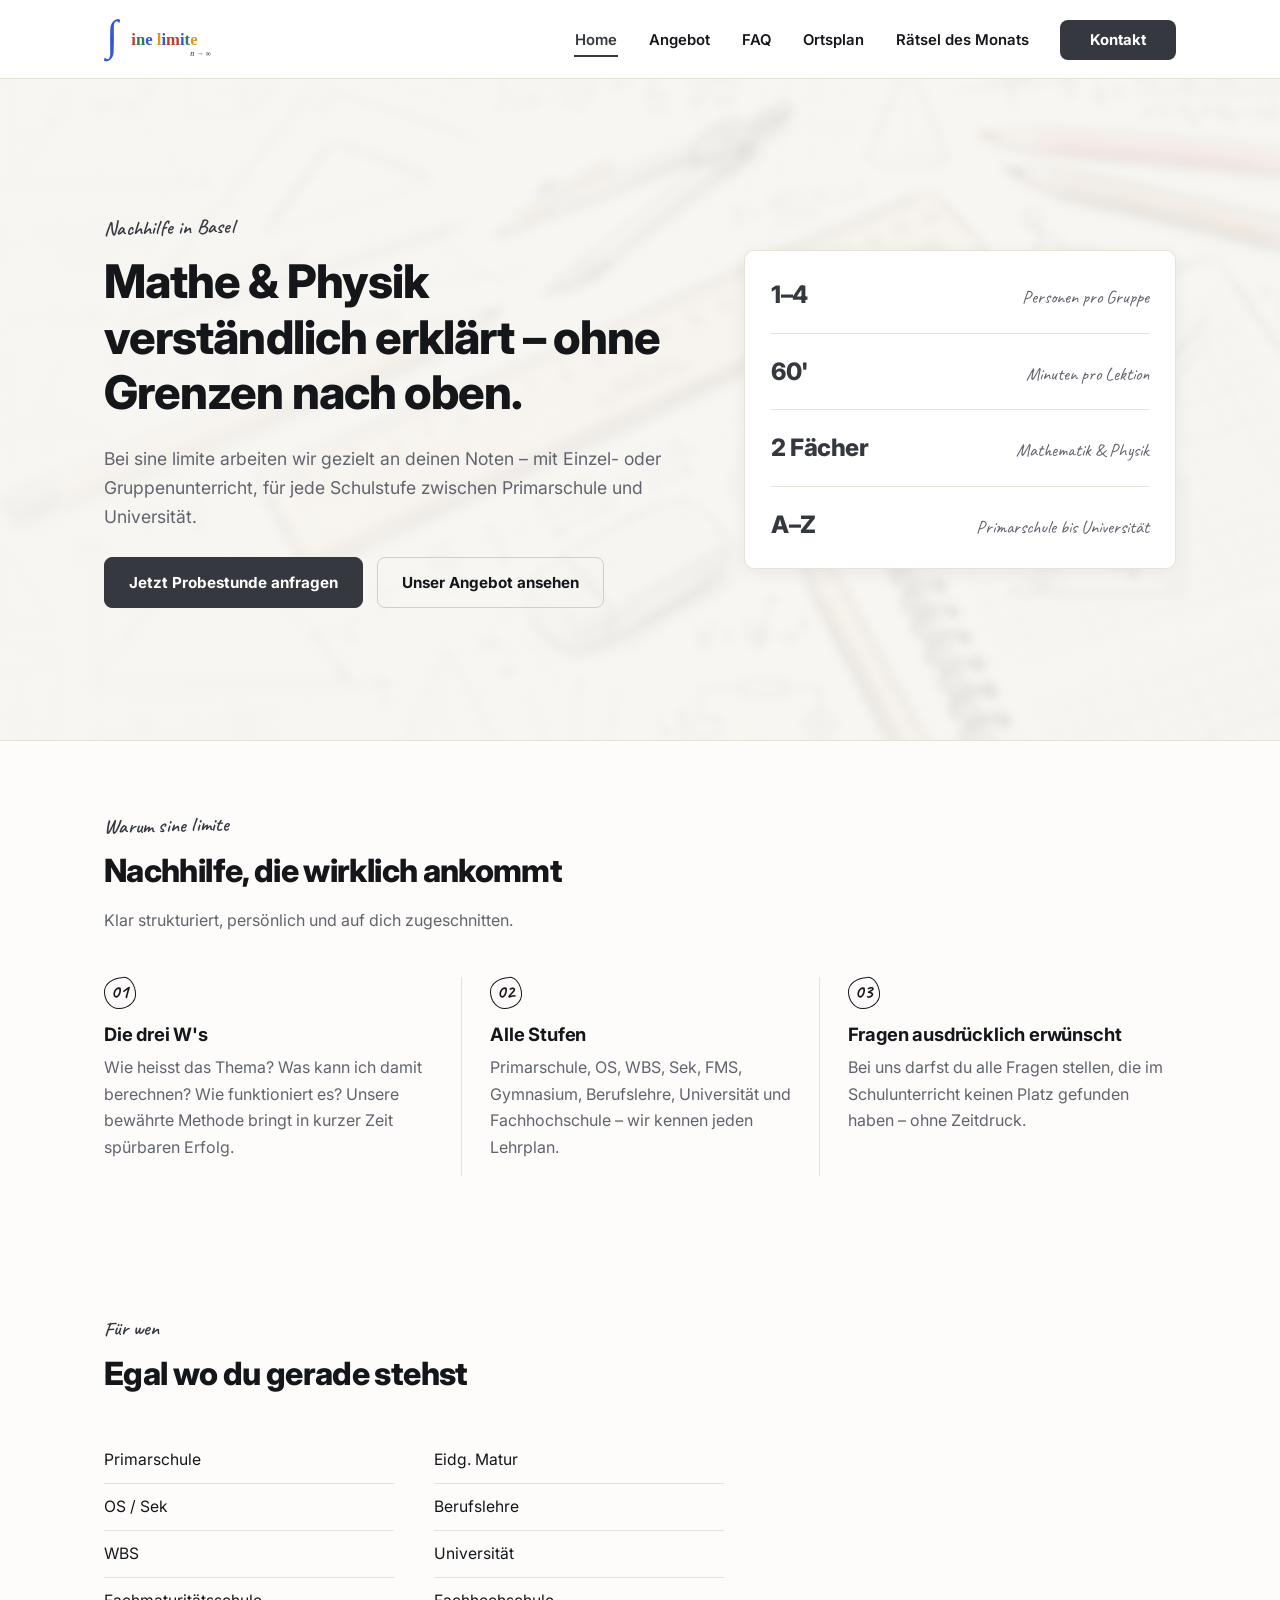
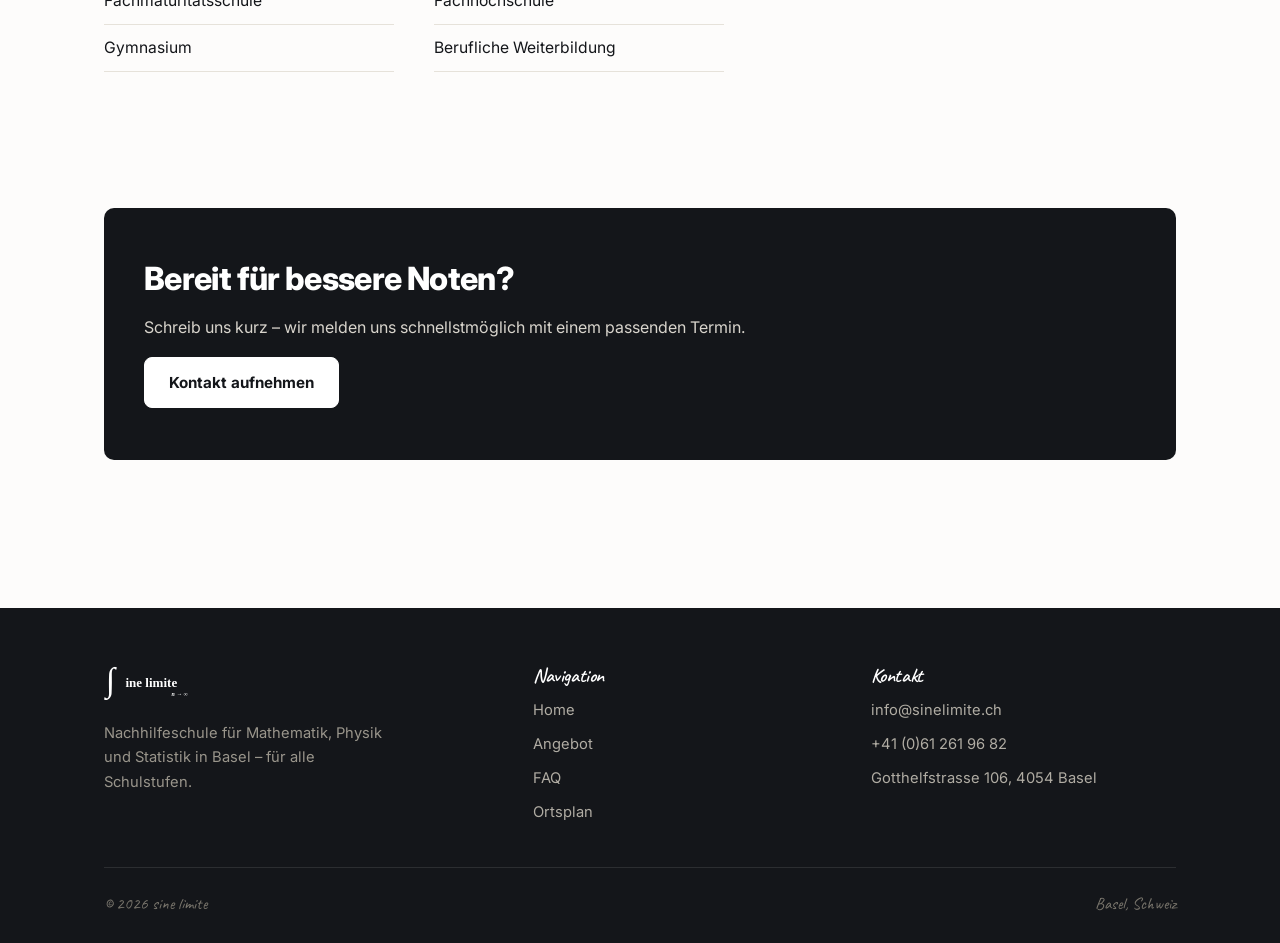
==== index.html @ 5fd188ac "Drop the hero cursor reveal Remove the second sketch layer, its mask and the mousemove handler, so t" ====
<!DOCTYPE html>
<html lang="de">
<head>
<meta charset="UTF-8">
<meta name="viewport" content="width=device-width, initial-scale=1.0">
<title>sine limite – Nachhilfe für Mathematik & Physik in Basel</title>
<meta name="description" content="sine limite ist die Nachhilfeschule für Mathematik, Physik und Statistik in Basel – für alle Schulstufen, von der Primarschule bis zur Universität.">
<link rel="icon" type="image/svg+xml" href="img/favicon.svg">
<link rel="preconnect" href="https://fonts.googleapis.com">
<link rel="preconnect" href="https://fonts.gstatic.com" crossorigin>
<link href="https://fonts.googleapis.com/css2?family=Caveat:wght@500;600;700&family=Inter:wght@400;500;600;700;800&display=swap" rel="stylesheet">
<link rel="stylesheet" href="css/style.css">
</head>
<body>

<header class="site-header">
  <nav class="nav">
    <a class="brand" href="index.html" aria-label="sine limite – Startseite">
      <img src="img/logo.svg" alt="sine limite">
    </a>
    <button class="nav-toggle" aria-label="Menü öffnen" aria-expanded="false"><span></span></button>
    <ul class="nav-links">
      <li><a href="index.html" aria-current="page">Home</a></li>
      <li><a href="angebot.html">Angebot</a></li>
      <li><a href="faq.html">FAQ</a></li>
      <li><a href="ortsplan.html">Ortsplan</a></li>
      <li><a href="raetsel.html">Rätsel des Monats</a></li>
      <li><a class="nav-cta" href="kontakt.html">Kontakt</a></li>
    </ul>
  </nav>
</header>

<main>

  <section class="hero">
    <div class="container">
      <div>
        <span class="eyebrow">Nachhilfe in Basel</span>
        <h1>Mathe & Physik verständlich erklärt – ohne Grenzen nach oben.</h1>
        <p class="muted" style="font-size:1.1rem;">
          Bei sine limite arbeiten wir gezielt an deinen Noten – mit Einzel- oder
          Gruppenunterricht, für jede Schulstufe zwischen Primarschule und Universität.
        </p>
        <div class="hero-actions">
          <a class="btn btn-primary" href="kontakt.html">Jetzt Probestunde anfragen</a>
          <a class="btn btn-outline" href="angebot.html">Unser Angebot ansehen</a>
        </div>
      </div>
      <div class="fact-strip">
        <div class="fact-row">
          <span class="num">1–4</span>
          <span class="label">Personen pro Gruppe</span>
        </div>
        <div class="fact-row">
          <span class="num">60'</span>
          <span class="label">Minuten pro Lektion</span>
        </div>
        <div class="fact-row">
          <span class="num">2 Fächer</span>
          <span class="label">Mathematik & Physik</span>
        </div>
        <div class="fact-row">
          <span class="num">A–Z</span>
          <span class="label">Primarschule bis Universität</span>
        </div>
      </div>
    </div>
  </section>

  <section>
    <div class="container">
      <div class="section-head">
        <span class="eyebrow">Warum sine limite</span>
        <h2>Nachhilfe, die wirklich ankommt</h2>
        <p class="muted">Klar strukturiert, persönlich und auf dich zugeschnitten.</p>
      </div>
      <div class="grid grid-3">
        <div class="feature">
          <span class="num">01</span>
          <h3>Die drei W's</h3>
          <p class="muted">Wie heisst das Thema? Was kann ich damit berechnen? Wie funktioniert es? Unsere bewährte Methode bringt in kurzer Zeit spürbaren Erfolg.</p>
        </div>
        <div class="feature">
          <span class="num">02</span>
          <h3>Alle Stufen</h3>
          <p class="muted">Primarschule, OS, WBS, Sek, FMS, Gymnasium, Berufslehre, Universität und Fachhochschule – wir kennen jeden Lehrplan.</p>
        </div>
        <div class="feature">
          <span class="num">03</span>
          <h3>Fragen ausdrücklich erwünscht</h3>
          <p class="muted">Bei uns darfst du alle Fragen stellen, die im Schulunterricht keinen Platz gefunden haben – ohne Zeitdruck.</p>
        </div>
      </div>
    </div>
  </section>

  <section class="section-alt">
    <div class="container">
      <div class="section-head center">
        <span class="eyebrow">Für wen</span>
        <h2>Egal wo du gerade stehst</h2>
      </div>
      <ul class="plain-list">
        <li>Primarschule</li>
        <li>OS / Sek</li>
        <li>WBS</li>
        <li>Fachmaturitätsschule</li>
        <li>Gymnasium</li>
        <li>Eidg. Matur</li>
        <li>Berufslehre</li>
        <li>Universität</li>
        <li>Fachhochschule</li>
        <li>Berufliche Weiterbildung</li>
      </ul>
    </div>
  </section>

  <section>
    <div class="container">
      <div class="cta-band">
        <h2>Bereit für bessere Noten?</h2>
        <p>Schreib uns kurz – wir melden uns schnellstmöglich mit einem passenden Termin.</p>
        <a class="btn btn-light" href="kontakt.html">Kontakt aufnehmen</a>
      </div>
    </div>
  </section>

</main>

<footer class="site-footer">
  <div class="container">
    <div class="footer-top">
      <div class="footer-brand">
        <img src="img/logo.svg" alt="sine limite">
        <p style="color:#99958b; font-size:0.92rem; max-width:32ch;">Nachhilfeschule für Mathematik, Physik und Statistik in Basel – für alle Schulstufen.</p>
      </div>
      <div>
        <h4>Navigation</h4>
        <a href="index.html">Home</a>
        <a href="angebot.html">Angebot</a>
        <a href="faq.html">FAQ</a>
        <a href="ortsplan.html">Ortsplan</a>
      </div>
      <div>
        <h4>Kontakt</h4>
        <a href="mailto:info@sinelimite.ch">info@sinelimite.ch</a>
        <a href="tel:+41612619682">+41 (0)61 261 96 82</a>
        <a href="kontakt.html">Gotthelfstrasse 106, 4054 Basel</a>
      </div>
    </div>
    <div class="footer-bottom">
      <span>© 2026 sine limite</span>
      <span>Basel, Schweiz</span>
    </div>
  </div>
</footer>

<script src="js/script.js"></script>
</body>
</html>
---- css/style.css ----
/* ==========================================================================
   sine limite — Nachhilfe Basel
   ========================================================================== */

:root {
  --ink: #14161a;
  --ink-soft: #61646d;
  /* Papierweiss und Beige liegen bewusst dicht beieinander, damit der
     Wechsel zwischen den Abschnitten kaum auffällt. */
  --bg: #fdfcfb;
  --bg-alt: #f8f6f2;
  --rule: #e6e2da;
  --rule-strong: #d3cec3;

  /* Graphit-Palette (Bleistift) — bewusst ohne Blauanteil */
  --blue: #35393f;
  --blue-dark: #14161a;
  --blue-tint: #f0ede7;

  --max-width: 1120px;
  --radius: 10px;
  --shadow: 0 4px 18px rgba(20, 22, 26, 0.06);

  --font: "Inter", -apple-system, "Segoe UI", Helvetica, Arial, sans-serif;
  --font-hand: "Caveat", "Segoe Print", "Bradley Hand", cursive;
}

* { box-sizing: border-box; }
html { scroll-behavior: smooth; }

body {
  margin: 0;
  font-family: var(--font);
  color: var(--ink);
  background: var(--bg);
  line-height: 1.65;
  -webkit-font-smoothing: antialiased;
}

h1, h2, h3, h4 {
  font-family: var(--font);
  color: var(--ink);
  line-height: 1.2;
  margin: 0 0 0.5em;
  font-weight: 800;
  letter-spacing: -0.02em;
}

h1 { font-size: clamp(2rem, 4vw, 2.9rem); }
h2 { font-size: clamp(1.5rem, 2.6vw, 2rem); }
h3 { font-size: 1.15rem; font-weight: 700; letter-spacing: -0.01em; }

p { margin: 0 0 1em; color: var(--ink); }
.muted { color: var(--ink-soft); }

a { color: var(--blue); }

.container {
  max-width: var(--max-width);
  margin: 0 auto;
  padding: 0 24px;
}

/* ---------- Brand / logo ---------- */

.brand {
  display: flex;
  align-items: center;
  text-decoration: none;
}

.brand img {
  height: 46px;
  width: auto;
  display: block;
}

/* ---------- Header / Nav ---------- */

.site-header {
  position: sticky;
  top: 0;
  z-index: 50;
  background: rgba(255, 255, 255, 0.9);
  backdrop-filter: blur(8px);
  border-bottom: 1px solid var(--rule);
}

.nav {
  position: relative;
  display: flex;
  align-items: center;
  justify-content: space-between;
  padding: 16px 24px;
  max-width: var(--max-width);
  margin: 0 auto;
}

.nav-links {
  display: flex;
  align-items: center;
  gap: 30px;
  list-style: none;
  margin: 0;
  padding: 0;
}

.nav-links a {
  text-decoration: none;
  color: var(--ink);
  font-weight: 600;
  font-size: 0.93rem;
  padding: 6px 1px;
  border-bottom: 2px solid transparent;
  transition: color 0.15s ease, border-color 0.15s ease;
}

.nav-links a:hover,
.nav-links a[aria-current="page"] {
  color: var(--blue);
  border-bottom-color: var(--blue);
}

.nav-links a.nav-cta {
  background: var(--blue);
  color: #fff;
  padding: 11px 30px;
  border-radius: 8px;
  border-bottom: none;
  font-weight: 700;
}
.nav-links a.nav-cta:hover { background: var(--blue-dark); }

.nav-toggle {
  display: none;
  background: none;
  border: 1px solid var(--rule-strong);
  border-radius: 8px;
  padding: 8px 10px;
  cursor: pointer;
}

.nav-toggle span,
.nav-toggle::before,
.nav-toggle::after {
  content: "";
  display: block;
  width: 20px;
  height: 2px;
  background: var(--ink);
  margin: 4px 0;
}

/* ---------- Buttons ---------- */

.btn {
  display: inline-block;
  padding: 12px 24px;
  text-decoration: none;
  font-weight: 700;
  font-size: 0.95rem;
  transition: background 0.15s ease, color 0.15s ease, border-color 0.15s ease, transform 0.15s ease;
  border: 1.5px solid transparent;
  cursor: pointer;
  font-family: var(--font);
  border-radius: 8px;
}

.btn-primary {
  background: var(--blue);
  border-color: var(--blue);
  color: #fff;
}
.btn-primary:hover {
  background: var(--blue-dark);
  border-color: var(--blue-dark);
}

.btn-outline {
  background: transparent;
  color: var(--ink);
  border-color: var(--rule-strong);
}
.btn-outline:hover {
  border-color: var(--ink);
  background: var(--bg-alt);
}

.btn-light {
  background: #fff;
  color: var(--blue-dark);
  border-color: #fff;
}
.btn-light:hover { background: var(--blue-tint); }

/* ---------- Hero ---------- */

.hero {
  position: relative;
  isolation: isolate;
  border-bottom: 1px solid var(--rule);
  background: var(--bg-alt);
  overflow: hidden;
}

.hero::before {
  content: "";
  position: absolute;
  inset: -30px;
  background: url("../img/hero-bg.jpg") center 42% / cover no-repeat;
  filter: blur(5px);
  opacity: 0.4;
  z-index: -2;
}

.hero::after {
  content: "";
  position: absolute;
  inset: 0;
  background: linear-gradient(100deg, rgba(248, 246, 242, 0.92) 0%, rgba(248, 246, 242, 0.75) 45%, rgba(248, 246, 242, 0.55) 100%);
  z-index: -1;
}

.hero .container {
  position: relative;
  z-index: 1;
  display: grid;
  grid-template-columns: 1.15fr 0.85fr;
  gap: 56px;
  align-items: center;
  padding-top: 64px;
  padding-bottom: 64px;
}

.eyebrow {
  display: inline-block;
  font-family: var(--font-hand);
  font-size: 1.25rem;
  letter-spacing: 0.01em;
  color: var(--blue);
  font-weight: 600;
  margin-bottom: 10px;
  transform: rotate(-1.2deg);
}

.hero-actions {
  display: flex;
  gap: 14px;
  margin-top: 26px;
  flex-wrap: wrap;
}

.fact-strip {
  border: 1px solid var(--rule);
  background: #fff;
  border-radius: var(--radius);
  padding: 6px 26px;
  box-shadow: var(--shadow);
}

.fact-row {
  display: flex;
  justify-content: space-between;
  align-items: baseline;
  padding: 18px 0;
  border-bottom: 1px solid var(--rule);
  gap: 16px;
}
.fact-row:last-child { border-bottom: none; }

.fact-row .num {
  font-size: 1.5rem;
  font-weight: 800;
  letter-spacing: -0.02em;
  color: var(--blue);
  flex-shrink: 0;
}

.fact-row .label {
  font-family: var(--font-hand);
  font-size: 1.15rem;
  line-height: 1.35;
  color: var(--ink-soft);
  text-align: right;
}

/* ---------- Sections ---------- */

section { padding: 68px 0; }

.section-head {
  max-width: 640px;
  margin: 0 0 44px;
}
/* Kept for markup compatibility – alles ist bewusst linksbündig. */
.section-head.center { text-align: left; }

/* Unterhalb des Titelblocks läuft eine einzige durchgehende Fläche –
   die Klasse bleibt im Markup, setzt aber keinen eigenen Grund mehr. */
.section-alt {
  background: transparent;
  border-top: none;
  border-bottom: none;
}

/* ---------- Numbered feature list ---------- */

.grid { display: grid; gap: 0; }
.grid-3 { grid-template-columns: repeat(3, 1fr); }
.grid-2 { grid-template-columns: repeat(2, 1fr); }

.feature {
  padding-left: 28px;
  border-left: 1px solid var(--rule);
}
.feature:first-child { border-left: none; padding-left: 0; }

.feature .num {
  font-family: var(--font-hand);
  font-size: 1.2rem;
  font-weight: 700;
  color: var(--ink);
  background: transparent;
  border: 1.5px solid var(--ink);
  display: inline-flex;
  align-items: center;
  justify-content: center;
  width: 32px;
  height: 32px;
  /* unregelmässiger, mit der Hand gezogener Kreis */
  border-radius: 62% 38% 55% 45% / 45% 55% 45% 55%;
  transform: rotate(-2deg);
  margin-bottom: 14px;
}

/* ---------- Plain cards ---------- */

.card {
  background: #fff;
  border: 1px solid var(--rule);
  border-radius: var(--radius);
  padding: 26px;
}

.card-icon {
  font-size: 1.3rem;
  margin-bottom: 4px;
  line-height: 1;
  color: var(--ink);
}

.card-icon svg {
  width: 26px;
  height: 26px;
  display: block;
  margin-top: 2px;
}

/* ---------- Plain list (school levels etc.) ---------- */

.plain-list {
  columns: 2;
  column-gap: 40px;
  max-width: 620px;
  margin: 0;
  list-style: none;
  padding: 0;
}

.plain-list li {
  padding: 10px 0;
  border-bottom: 1px solid var(--rule);
  break-inside: avoid;
  font-size: 0.98rem;
}

/* ---------- List with checks ---------- */

.check-list {
  list-style: none;
  margin: 0;
  padding: 0;
  display: grid;
  gap: 0;
}

.check-list li {
  display: flex;
  gap: 14px;
  align-items: flex-start;
  padding: 14px 0;
  border-bottom: 1px solid var(--rule);
}
.check-list li:last-child { border-bottom: none; }

.check-list li::before {
  content: "";
  flex-shrink: 0;
  width: 7px;
  height: 7px;
  margin-top: 8px;
  border-radius: 50%;
  background: var(--blue);
}

/* ---------- Pricing table ---------- */

.pricing-table {
  width: 100%;
  border-collapse: collapse;
  background: #fff;
  border-radius: var(--radius);
  overflow: hidden;
  border: 1px solid var(--rule);
}

.pricing-table th,
.pricing-table td {
  padding: 14px 18px;
  text-align: left;
  border-bottom: 1px solid var(--rule);
}

.pricing-table th {
  background: var(--blue);
  color: #fff;
  font-weight: 700;
}

.pricing-table tr:last-child td { border-bottom: none; }

/* ---------- FAQ accordion ---------- */

.faq-item {
  background: #fff;
  border: 1px solid var(--rule);
  border-radius: var(--radius);
  margin-bottom: 12px;
  overflow: hidden;
}

.faq-item summary {
  cursor: pointer;
  padding: 18px 20px;
  font-weight: 700;
  color: var(--ink);
  list-style: none;
  display: flex;
  justify-content: space-between;
  align-items: center;
  gap: 16px;
}

.faq-item summary::-webkit-details-marker { display: none; }

.faq-item summary::after {
  content: "+";
  font-size: 1.3rem;
  color: var(--blue);
  flex-shrink: 0;
  transition: transform 0.2s ease;
}

.faq-item[open] summary::after { transform: rotate(45deg); }

.faq-item .faq-body {
  padding: 0 20px 20px;
  color: var(--ink-soft);
}

/* ---------- Contact ---------- */

.contact-grid {
  display: grid;
  grid-template-columns: 1fr 1fr;
  gap: 48px;
  align-items: start;
}

.contact-info-item {
  display: flex;
  gap: 16px;
  padding: 18px 0;
  border-bottom: 1px solid var(--rule);
}
.contact-info-item:first-child { padding-top: 0; }

.form-field { margin-bottom: 18px; }

.form-field label {
  display: block;
  font-family: var(--font-hand);
  font-weight: 600;
  font-size: 1.15rem;
  margin-bottom: 4px;
  color: var(--ink);
}

.form-field input,
.form-field select,
.form-field textarea {
  width: 100%;
  padding: 11px 13px;
  border: 1.5px solid var(--rule-strong);
  border-radius: 8px;
  font-family: var(--font);
  font-size: 0.95rem;
  background: #fff;
  color: var(--ink);
}

.form-field input:focus,
.form-field select:focus,
.form-field textarea:focus {
  outline: none;
  border-color: var(--blue);
}

/* ---------- CTA band ---------- */

.cta-band {
  background: var(--blue-dark);
  color: #fff;
  text-align: left;
  padding: 52px 40px;
  border-radius: var(--radius);
}

.cta-band h2 { color: #fff; }
.cta-band p { color: #d8d4cc; }

/* ---------- Map ---------- */

.map-frame {
  border: 1px solid var(--rule);
  border-radius: var(--radius);
  overflow: hidden;
}

.map-frame iframe {
  width: 100%;
  height: 420px;
  border: 0;
  display: block;
}

/* ---------- Riddle page ---------- */

.riddle-card {
  background: #fff;
  border: 1px solid var(--rule);
  border-radius: var(--radius);
  padding: 40px;
}

.riddle-card .eyebrow { margin-bottom: 8px; }

/* ---------- Footer ---------- */

.site-footer {
  background: var(--ink);
  color: #a6a9b3;
  padding: 56px 0 26px;
  margin-top: 80px;
}

.footer-top {
  display: grid;
  grid-template-columns: 1.3fr 1fr 1fr;
  gap: 32px;
  padding-bottom: 32px;
  border-bottom: 1px solid rgba(255,255,255,0.1);
}

.footer-brand img {
  height: 36px;
  width: auto;
  margin-bottom: 14px;
  filter: brightness(0) invert(1);
}

.footer-top h4 {
  color: #fff;
  font-family: var(--font-hand);
  font-size: 1.25rem;
  margin-bottom: 10px;
  font-weight: 600;
}

.footer-top a {
  color: #b0aca3;
  text-decoration: none;
  display: block;
  margin-bottom: 10px;
  font-size: 0.92rem;
  transition: color 0.15s ease;
}

.footer-top a:hover { color: #fff; }

.footer-bottom {
  padding-top: 22px;
  display: flex;
  justify-content: space-between;
  flex-wrap: wrap;
  gap: 10px;
  font-family: var(--font-hand);
  font-size: 1.05rem;
  color: #7a766d;
}

/* ---------- Page header (inner pages) ---------- */

.page-header {
  position: relative;
  background: var(--bg-alt);
  padding: 52px 0;
  border-bottom: 1px solid var(--rule);
  overflow: hidden;
}

.page-header .eyebrow { margin-bottom: 10px; }

.page-header .container { position: relative; z-index: 1; }

.page-header-photo::before {
  content: "";
  position: absolute;
  inset: -30px;
  background: url("../img/ortsplan-bg.jpg") center 38% / cover no-repeat;
  filter: blur(5px);
  opacity: 0.4;
  z-index: 0;
}

.page-header-photo::after {
  content: "";
  position: absolute;
  inset: 0;
  background: linear-gradient(100deg, rgba(248, 246, 242, 0.92) 0%, rgba(248, 246, 242, 0.75) 45%, rgba(248, 246, 242, 0.55) 100%);
  z-index: 0;
}

/* ---------- Responsive ---------- */

@media (max-width: 860px) {
  .hero .container { grid-template-columns: 1fr; padding-top: 40px; padding-bottom: 40px; }
  .grid-3 { grid-template-columns: 1fr; }
  .feature { border-left: none; padding-left: 0; border-top: 1px solid var(--rule); padding-top: 24px; margin-top: 24px; }
  .feature:first-child { border-top: none; padding-top: 0; margin-top: 0; }
  .contact-grid { grid-template-columns: 1fr; }
  .footer-top { grid-template-columns: 1fr; }
  .plain-list { columns: 1; }
}

@media (max-width: 640px) {
  .nav-links {
    position: absolute;
    top: 100%;
    left: 0;
    right: 0;
    background: #fff;
    flex-direction: column;
    align-items: flex-start;
    padding: 20px 24px;
    border-bottom: 1px solid var(--rule);
    display: none;
    gap: 16px;
  }
  .nav-links.open { display: flex; }
  .nav-toggle { display: block; }
  .nav-cta { align-self: flex-start; }
  .grid-2 { grid-template-columns: 1fr; }
  section { padding: 44px 0; }
  .pricing-table { display: block; overflow-x: auto; }
}
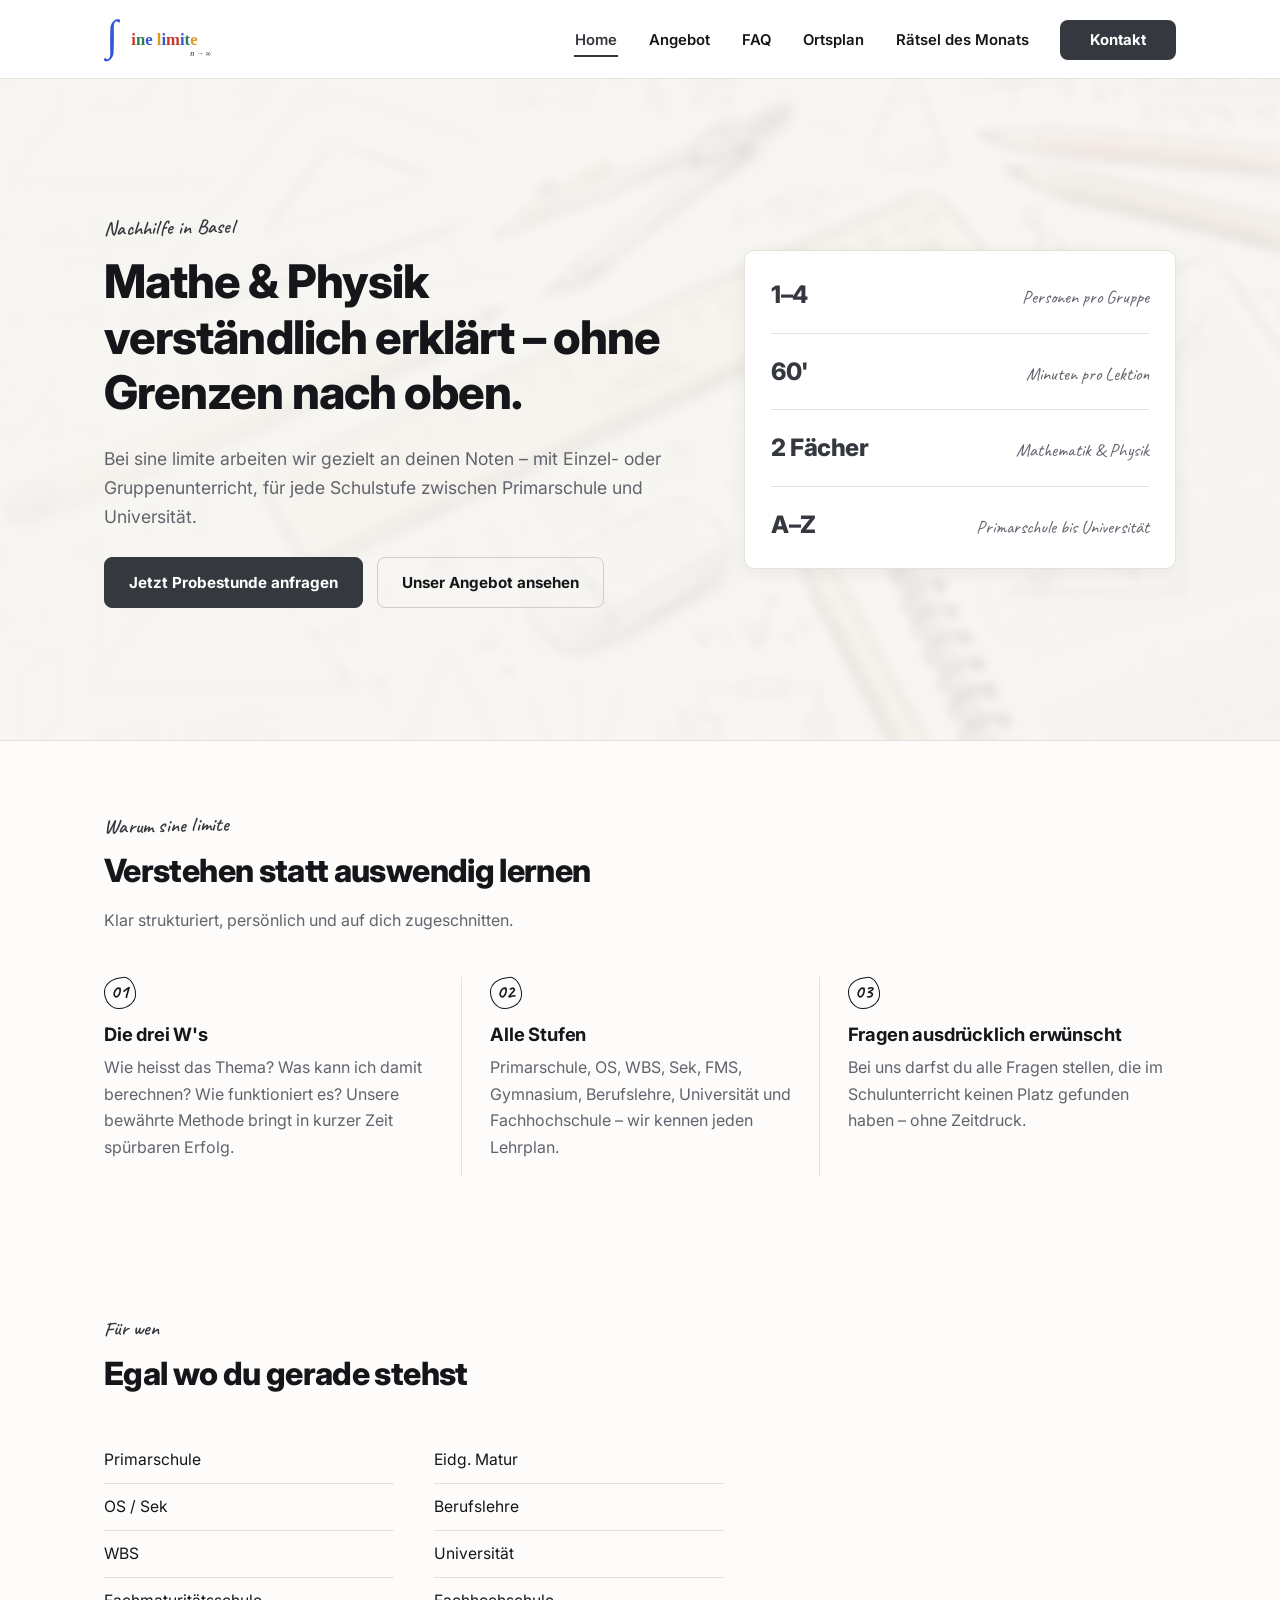
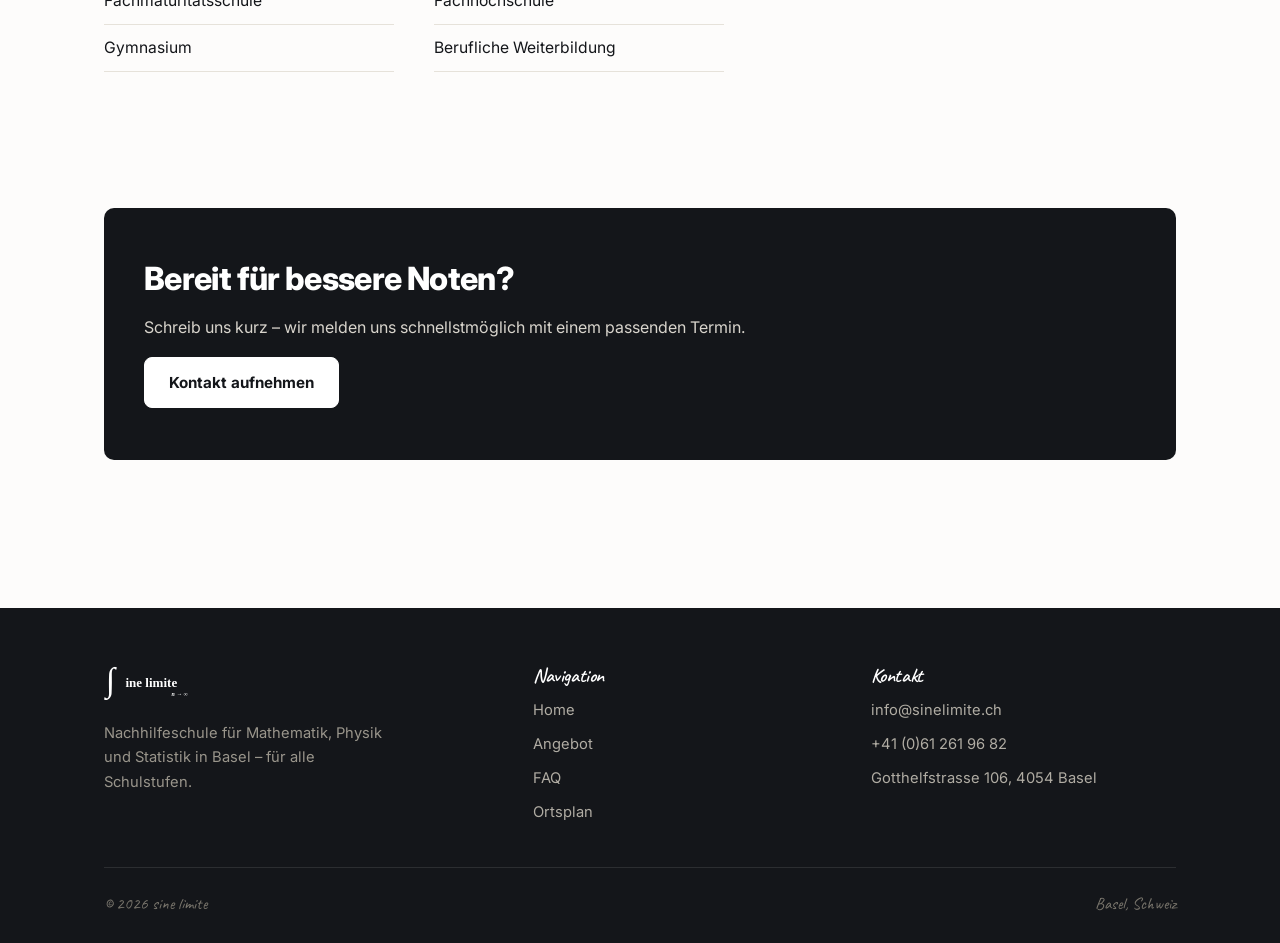
==== commit 0a9ca0b8: "Rename the section heading on the home page "Nachhilfe, die wirklich ankommt" leaned on a metaphor t" ====
--- a/index.html
+++ b/index.html
@@ -15,17 +15,17 @@
 
 <header class="site-header">
   <nav class="nav">
-    <a class="brand" href="index.html" aria-label="sine limite – Startseite">
+    <a class="brand" href="/" aria-label="sine limite – Startseite">
       <img src="img/logo.svg" alt="sine limite">
     </a>
     <button class="nav-toggle" aria-label="Menü öffnen" aria-expanded="false"><span></span></button>
     <ul class="nav-links">
-      <li><a href="index.html" aria-current="page">Home</a></li>
-      <li><a href="angebot.html">Angebot</a></li>
-      <li><a href="faq.html">FAQ</a></li>
-      <li><a href="ortsplan.html">Ortsplan</a></li>
-      <li><a href="raetsel.html">Rätsel des Monats</a></li>
-      <li><a class="nav-cta" href="kontakt.html">Kontakt</a></li>
+      <li><a href="/" aria-current="page">Home</a></li>
+      <li><a href="/angebot">Angebot</a></li>
+      <li><a href="/faq">FAQ</a></li>
+      <li><a href="/ortsplan">Ortsplan</a></li>
+      <li><a href="/raetsel">Rätsel des Monats</a></li>
+      <li><a class="nav-cta" href="/kontakt">Kontakt</a></li>
     </ul>
   </nav>
 </header>
@@ -42,8 +42,8 @@
           Gruppenunterricht, für jede Schulstufe zwischen Primarschule und Universität.
         </p>
         <div class="hero-actions">
-          <a class="btn btn-primary" href="kontakt.html">Jetzt Probestunde anfragen</a>
-          <a class="btn btn-outline" href="angebot.html">Unser Angebot ansehen</a>
+          <a class="btn btn-primary" href="/kontakt">Jetzt Probestunde anfragen</a>
+          <a class="btn btn-outline" href="/angebot">Unser Angebot ansehen</a>
         </div>
       </div>
       <div class="fact-strip">
@@ -71,7 +71,7 @@
     <div class="container">
       <div class="section-head">
         <span class="eyebrow">Warum sine limite</span>
-        <h2>Nachhilfe, die wirklich ankommt</h2>
+        <h2>Verstehen statt auswendig lernen</h2>
         <p class="muted">Klar strukturiert, persönlich und auf dich zugeschnitten.</p>
       </div>
       <div class="grid grid-3">
@@ -120,7 +120,7 @@
       <div class="cta-band">
         <h2>Bereit für bessere Noten?</h2>
         <p>Schreib uns kurz – wir melden uns schnellstmöglich mit einem passenden Termin.</p>
-        <a class="btn btn-light" href="kontakt.html">Kontakt aufnehmen</a>
+        <a class="btn btn-light" href="/kontakt">Kontakt aufnehmen</a>
       </div>
     </div>
   </section>
@@ -136,16 +136,16 @@
       </div>
       <div>
         <h4>Navigation</h4>
-        <a href="index.html">Home</a>
-        <a href="angebot.html">Angebot</a>
-        <a href="faq.html">FAQ</a>
-        <a href="ortsplan.html">Ortsplan</a>
+        <a href="/">Home</a>
+        <a href="/angebot">Angebot</a>
+        <a href="/faq">FAQ</a>
+        <a href="/ortsplan">Ortsplan</a>
       </div>
       <div>
         <h4>Kontakt</h4>
         <a href="mailto:info@sinelimite.ch">info@sinelimite.ch</a>
         <a href="tel:+41612619682">+41 (0)61 261 96 82</a>
-        <a href="kontakt.html">Gotthelfstrasse 106, 4054 Basel</a>
+        <a href="/kontakt">Gotthelfstrasse 106, 4054 Basel</a>
       </div>
     </div>
     <div class="footer-bottom">
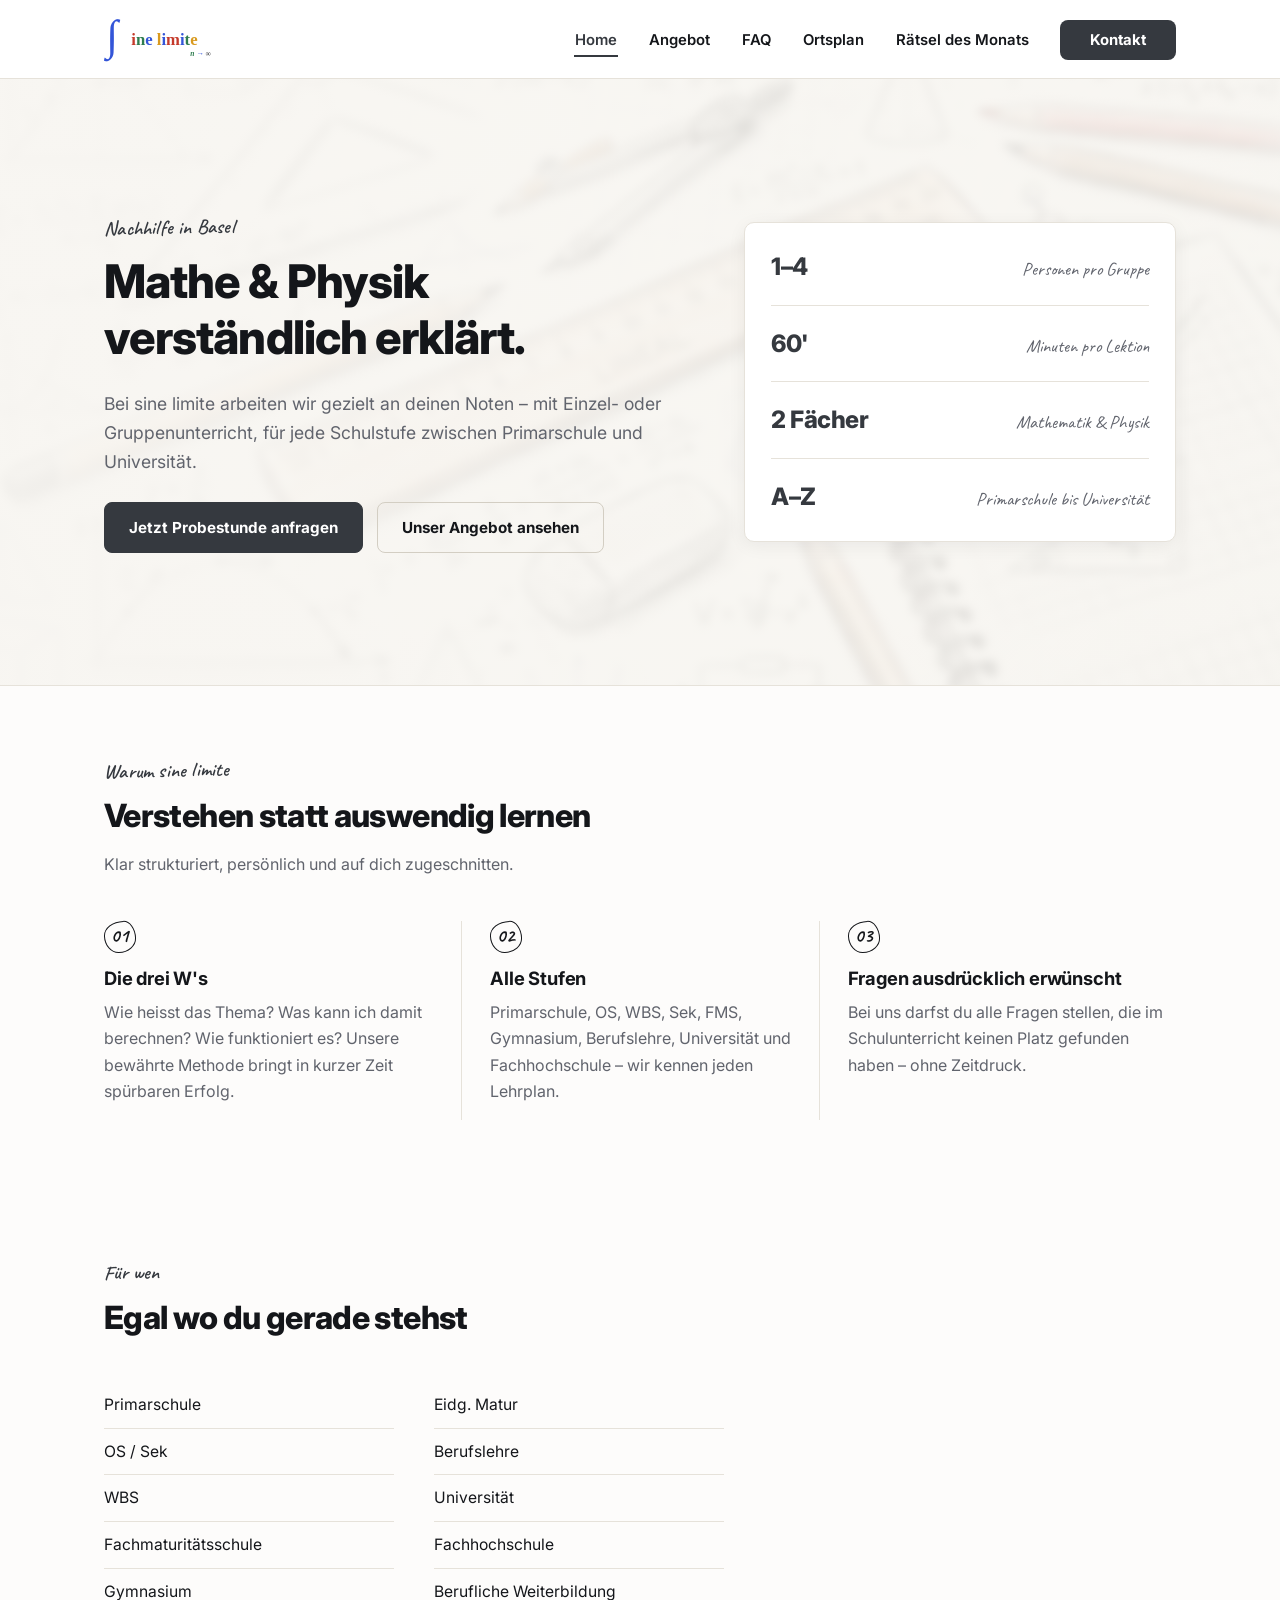
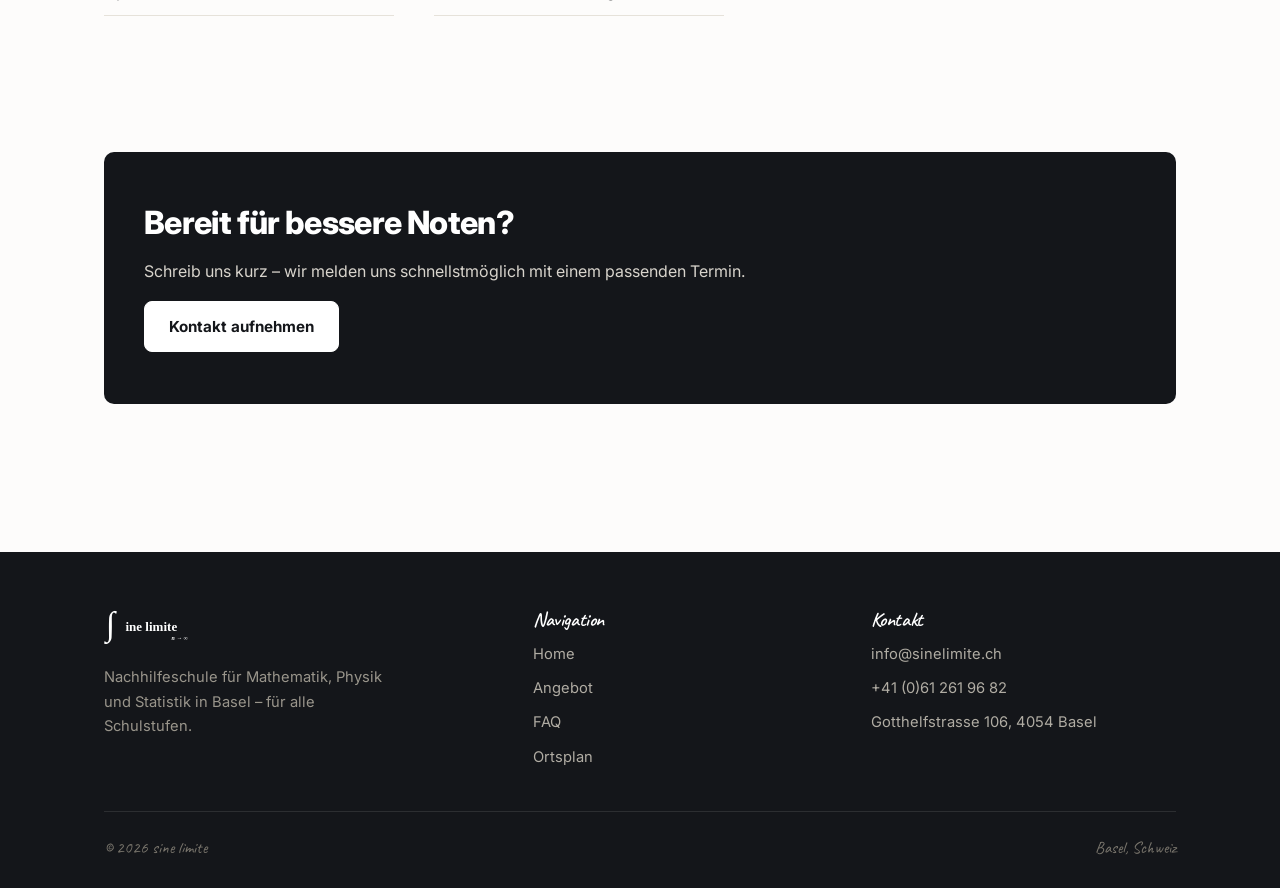
==== commit eb59b29f: "Shorten the hero headline Drop the "ohne Grenzen nach oben" clause.  Co-Authored-By: Claude Sonnet 5" ====
--- a/index.html
+++ b/index.html
@@ -36,7 +36,7 @@
     <div class="container">
       <div>
         <span class="eyebrow">Nachhilfe in Basel</span>
-        <h1>Mathe & Physik verständlich erklärt – ohne Grenzen nach oben.</h1>
+        <h1>Mathe & Physik verständlich erklärt.</h1>
         <p class="muted" style="font-size:1.1rem;">
           Bei sine limite arbeiten wir gezielt an deinen Noten – mit Einzel- oder
           Gruppenunterricht, für jede Schulstufe zwischen Primarschule und Universität.
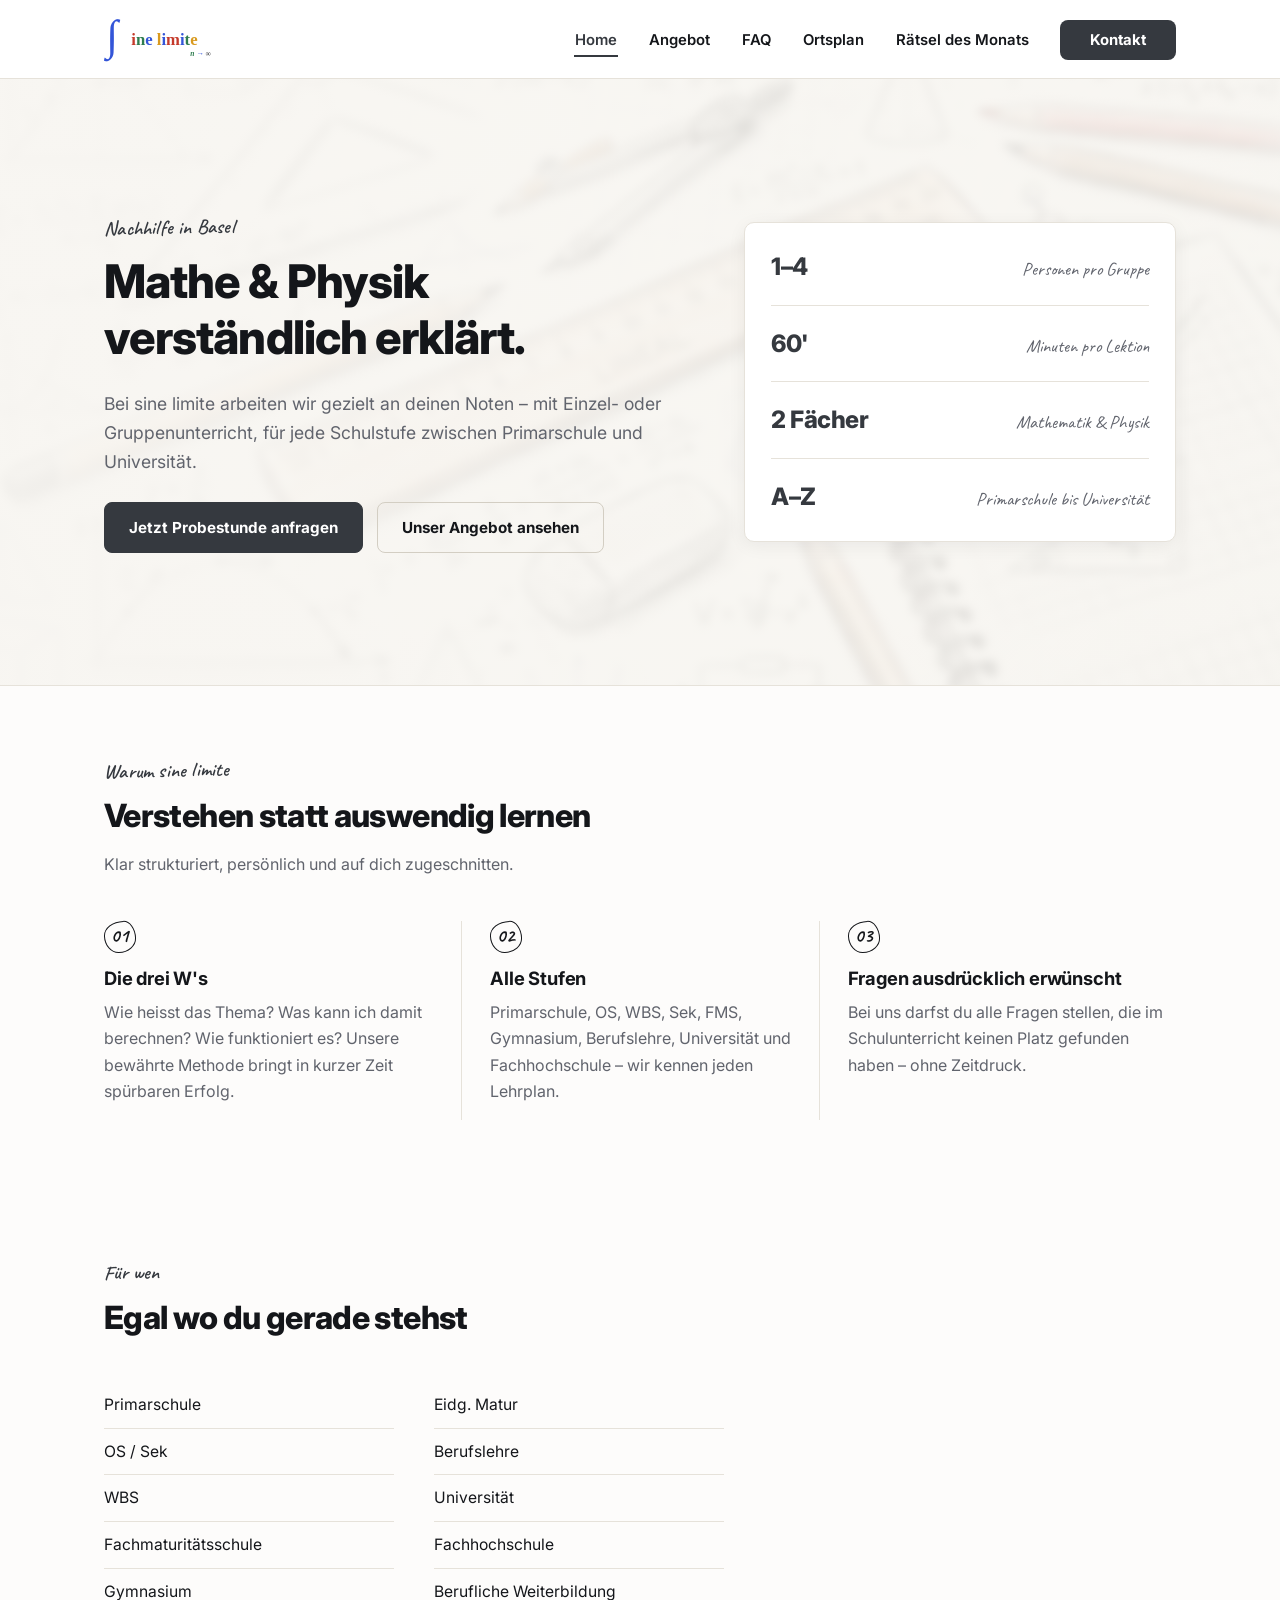
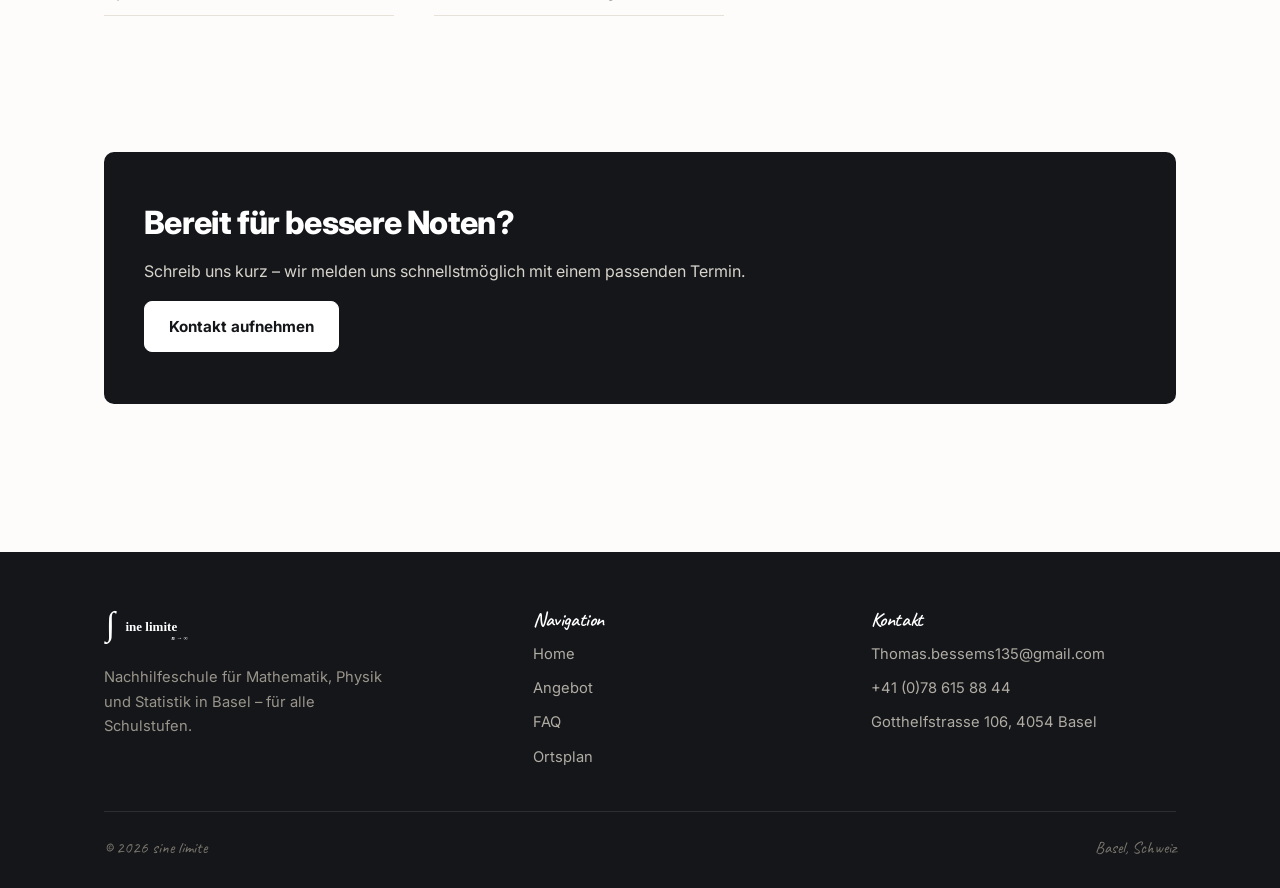
==== commit 4bbd8231: "Update contact details for the new owner Replace info@sinelimite.ch and the old landline across ever" ====
--- a/index.html
+++ b/index.html
@@ -143,8 +143,8 @@
       </div>
       <div>
         <h4>Kontakt</h4>
-        <a href="mailto:info@sinelimite.ch">info@sinelimite.ch</a>
-        <a href="tel:+41612619682">+41 (0)61 261 96 82</a>
+        <a href="mailto:Thomas.bessems135@gmail.com">Thomas.bessems135@gmail.com</a>
+        <a href="tel:+41786158844">+41 (0)78 615 88 44</a>
         <a href="/kontakt">Gotthelfstrasse 106, 4054 Basel</a>
       </div>
     </div>
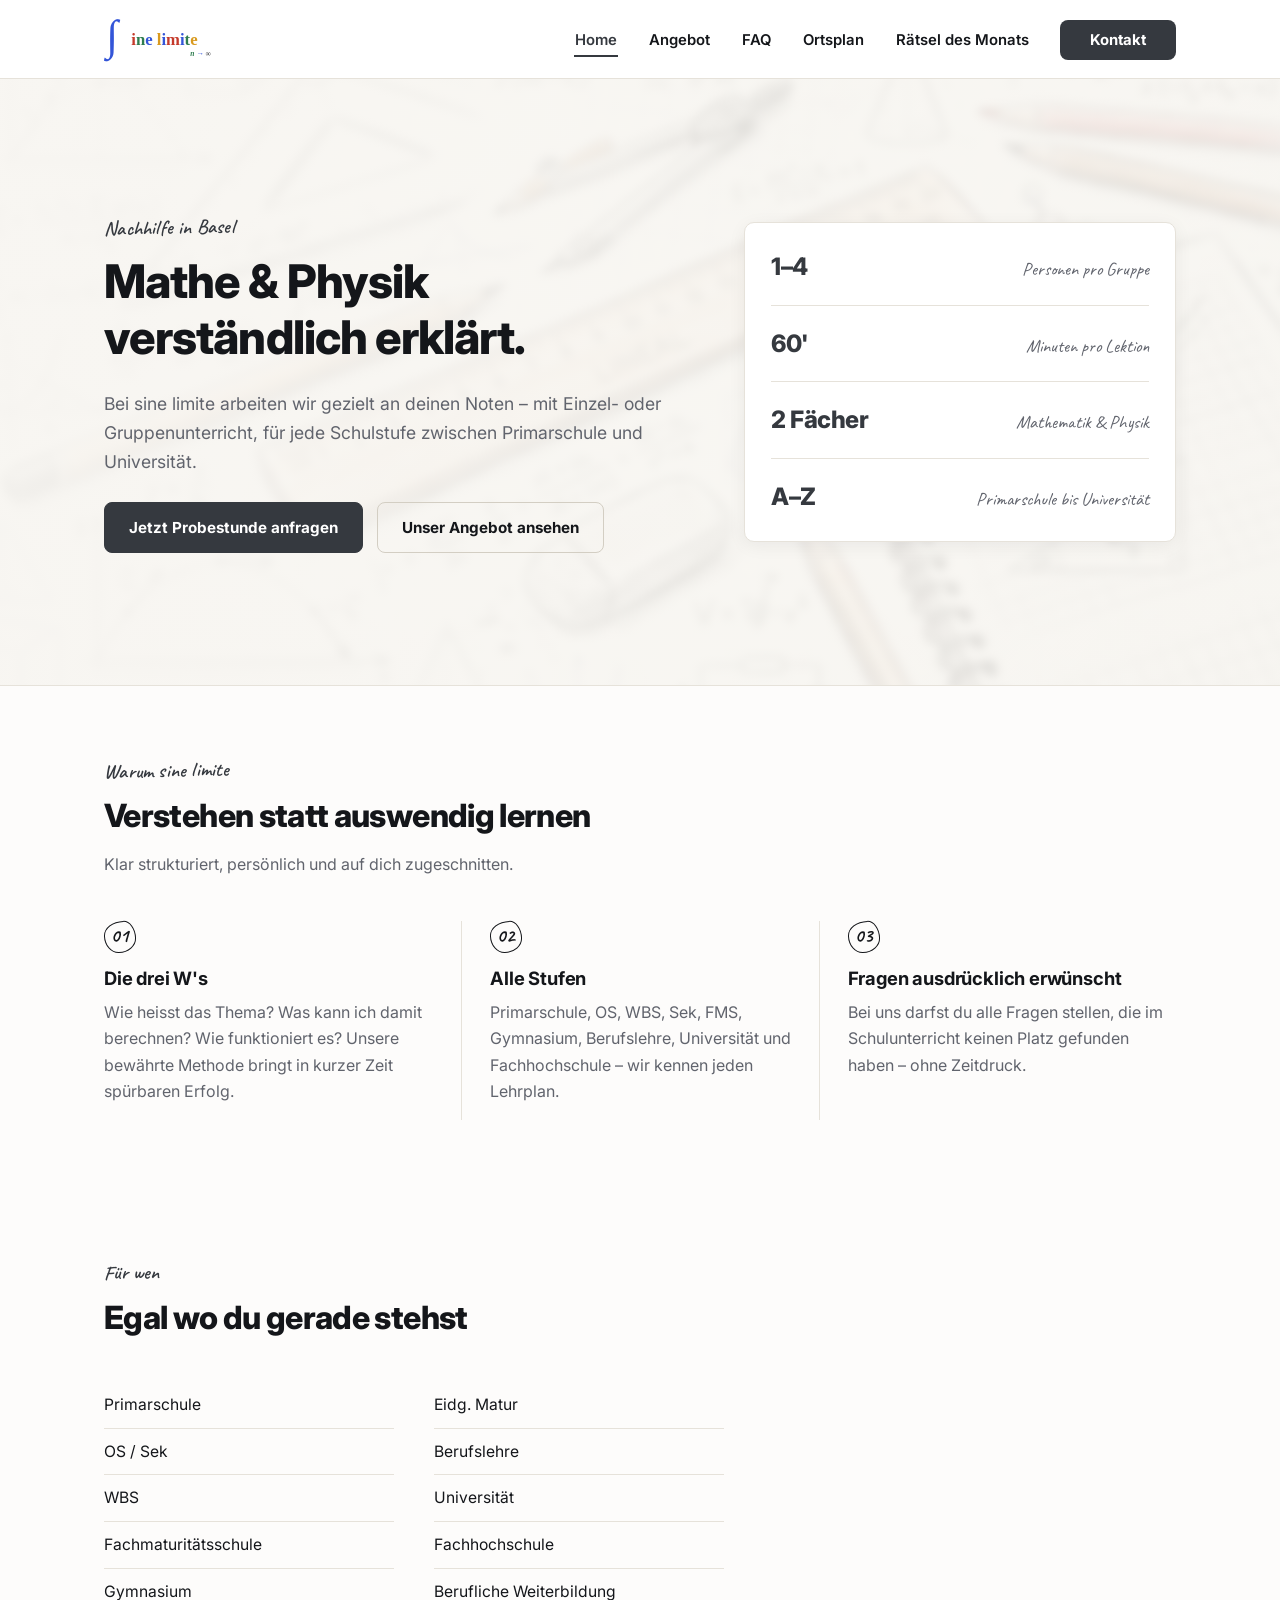
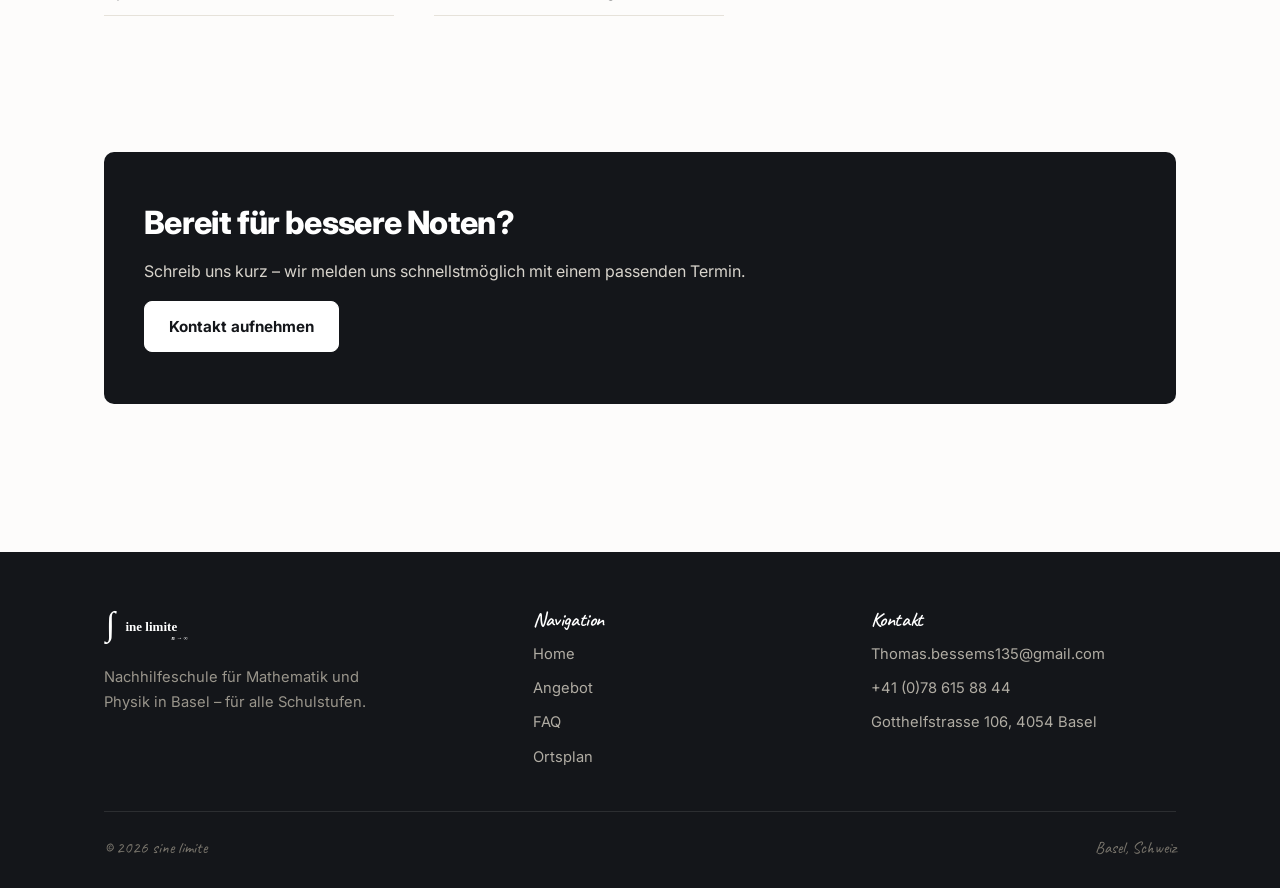
==== commit 4f453096: "Drop Statistik from the footer byline Co-Authored-By: Claude Sonnet 5 <noreply@anthropic.com>" ====
--- a/index.html
+++ b/index.html
@@ -4,7 +4,7 @@
 <meta charset="UTF-8">
 <meta name="viewport" content="width=device-width, initial-scale=1.0">
 <title>sine limite – Nachhilfe für Mathematik & Physik in Basel</title>
-<meta name="description" content="sine limite ist die Nachhilfeschule für Mathematik, Physik und Statistik in Basel – für alle Schulstufen, von der Primarschule bis zur Universität.">
+<meta name="description" content="sine limite ist die Nachhilfeschule für Mathematik und Physik in Basel – für alle Schulstufen, von der Primarschule bis zur Universität.">
 <link rel="icon" type="image/svg+xml" href="img/favicon.svg">
 <link rel="preconnect" href="https://fonts.googleapis.com">
 <link rel="preconnect" href="https://fonts.gstatic.com" crossorigin>
@@ -132,7 +132,7 @@
     <div class="footer-top">
       <div class="footer-brand">
         <img src="img/logo.svg" alt="sine limite">
-        <p style="color:#99958b; font-size:0.92rem; max-width:32ch;">Nachhilfeschule für Mathematik, Physik und Statistik in Basel – für alle Schulstufen.</p>
+        <p style="color:#99958b; font-size:0.92rem; max-width:32ch;">Nachhilfeschule für Mathematik und Physik in Basel – für alle Schulstufen.</p>
       </div>
       <div>
         <h4>Navigation</h4>
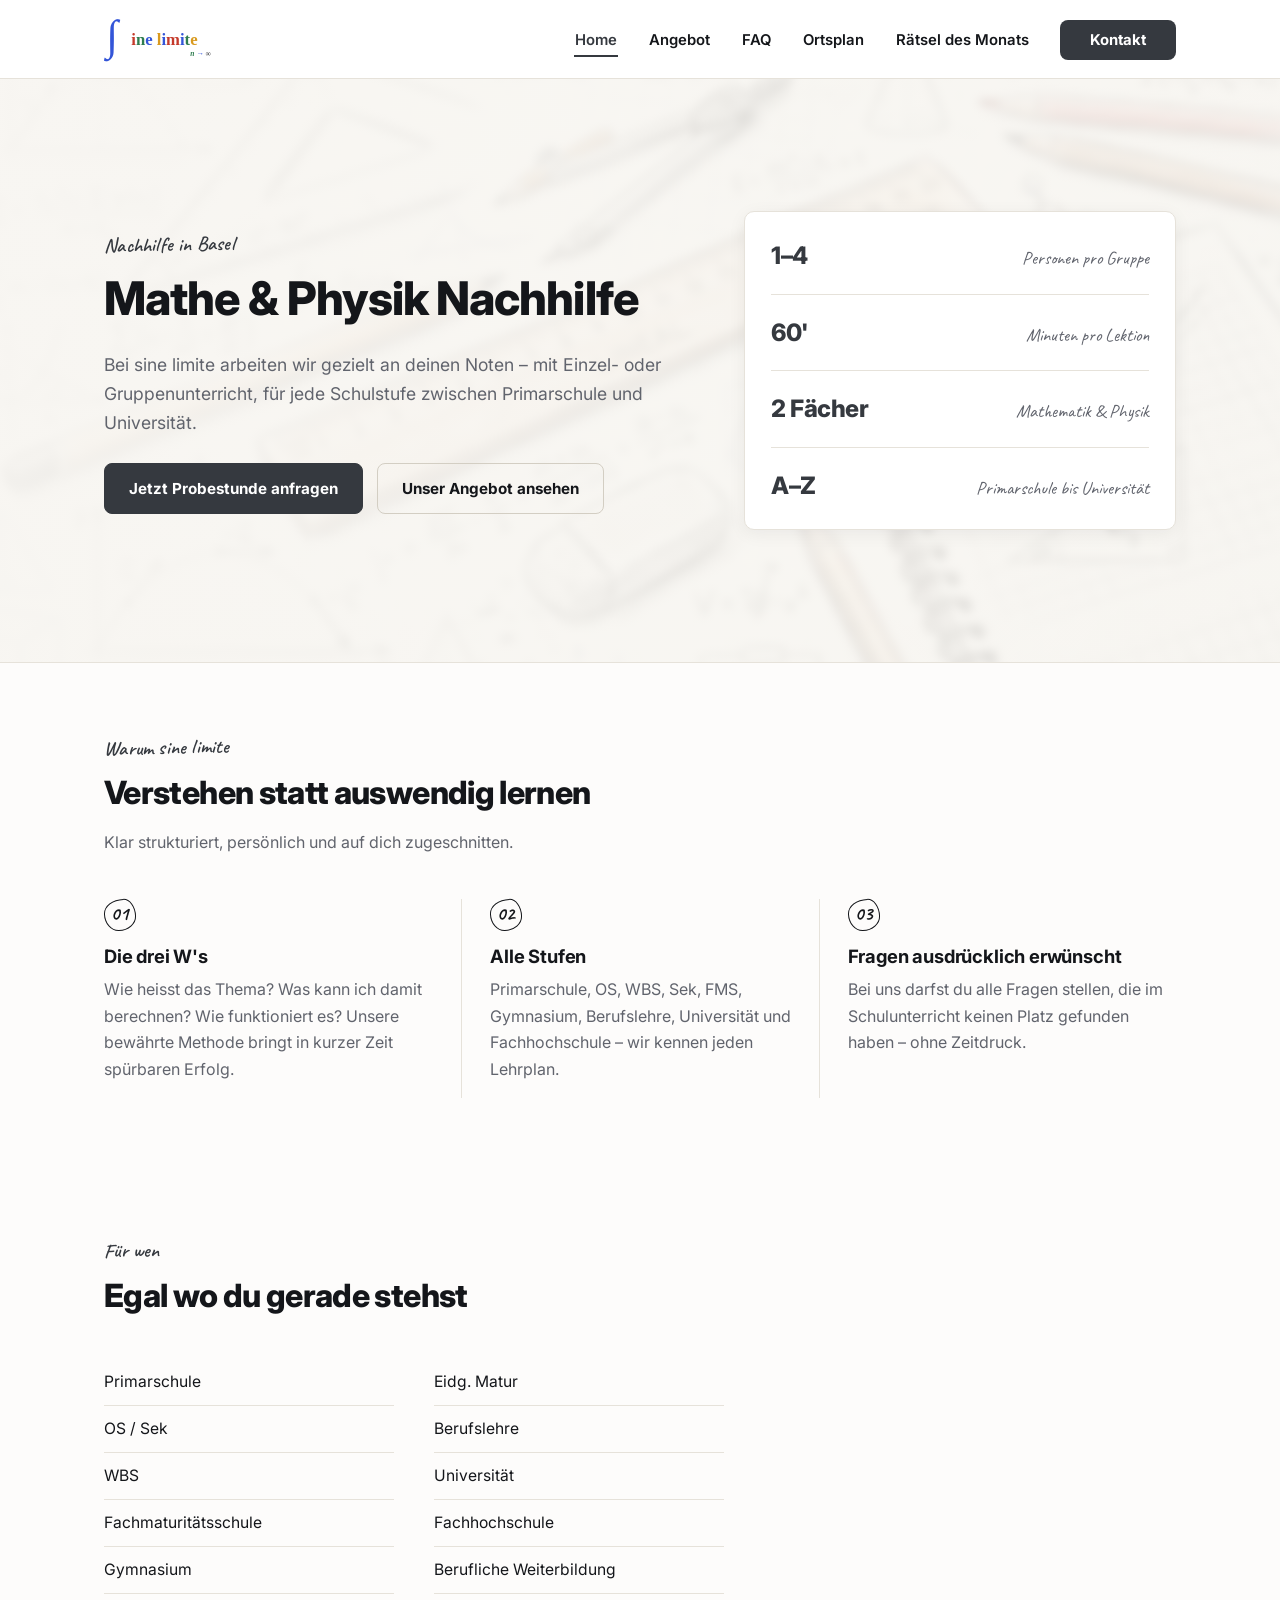
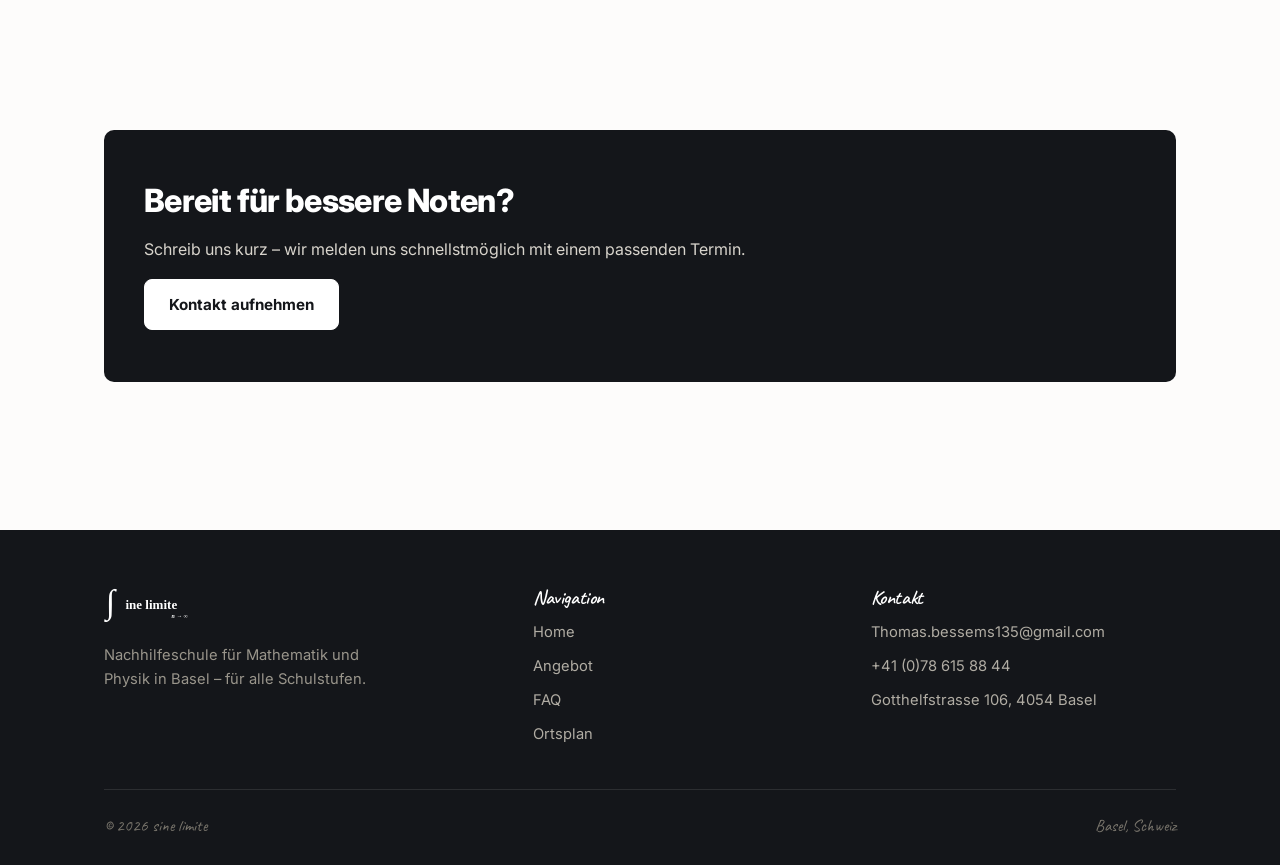
==== commit 6729c47f: "Swap the hero headline's closing phrase for Nachhilfe Co-Authored-By: Claude Sonnet 5 <noreply@anthr" ====
--- a/index.html
+++ b/index.html
@@ -36,7 +36,7 @@
     <div class="container">
       <div>
         <span class="eyebrow">Nachhilfe in Basel</span>
-        <h1>Mathe & Physik verständlich erklärt.</h1>
+        <h1>Mathe & Physik Nachhilfe</h1>
         <p class="muted" style="font-size:1.1rem;">
           Bei sine limite arbeiten wir gezielt an deinen Noten – mit Einzel- oder
           Gruppenunterricht, für jede Schulstufe zwischen Primarschule und Universität.
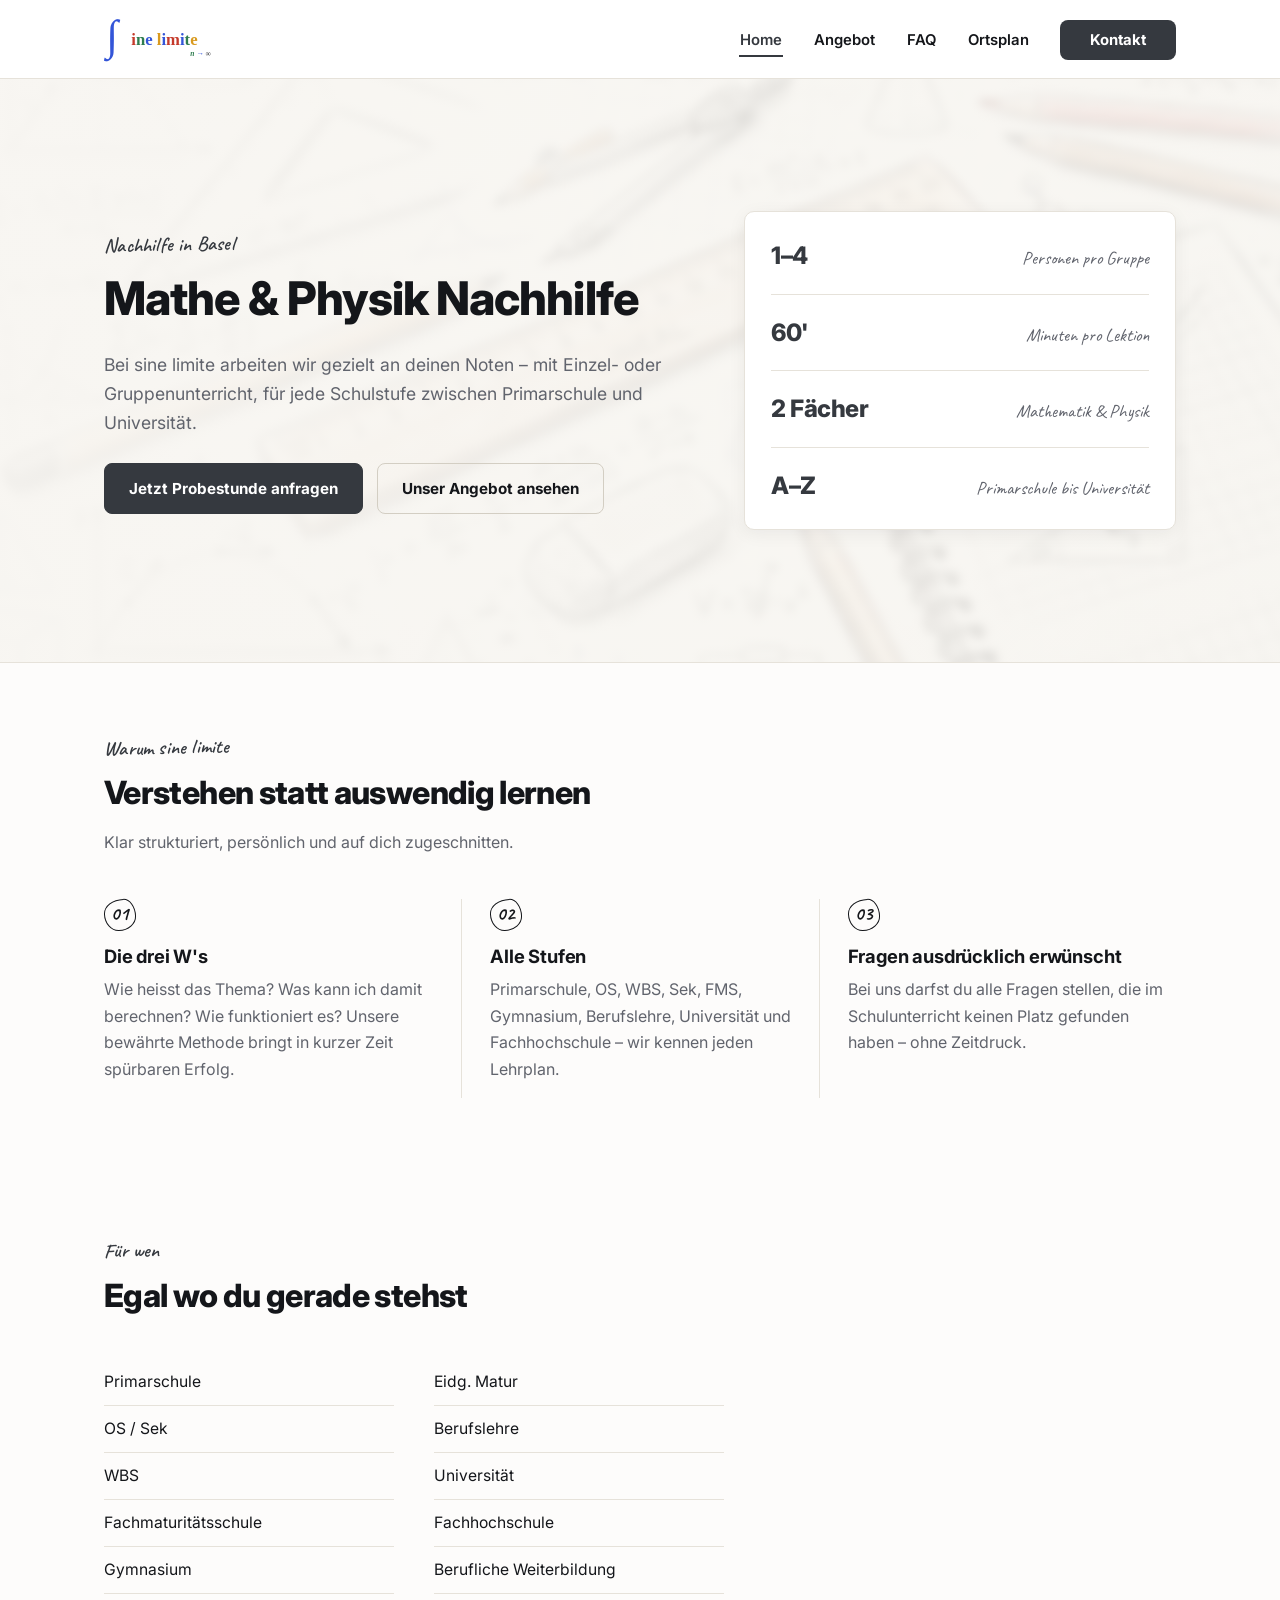
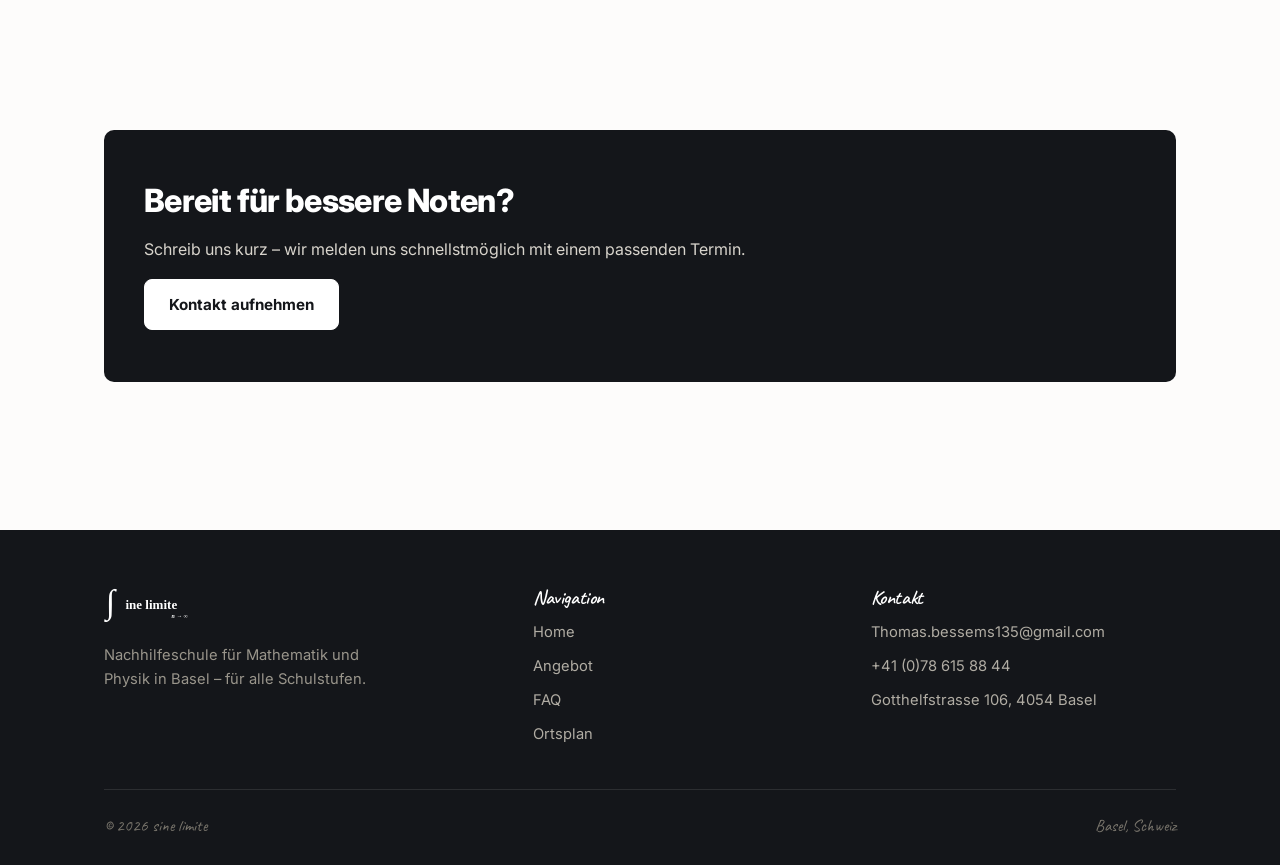
==== commit 4ec91901: "Remove the Rätsel des Monats page Drop the page and its nav entry from every other page.  Co-Authore" ====
--- a/index.html
+++ b/index.html
@@ -24,7 +24,6 @@
       <li><a href="/angebot">Angebot</a></li>
       <li><a href="/faq">FAQ</a></li>
       <li><a href="/ortsplan">Ortsplan</a></li>
-      <li><a href="/raetsel">Rätsel des Monats</a></li>
       <li><a class="nav-cta" href="/kontakt">Kontakt</a></li>
     </ul>
   </nav>
